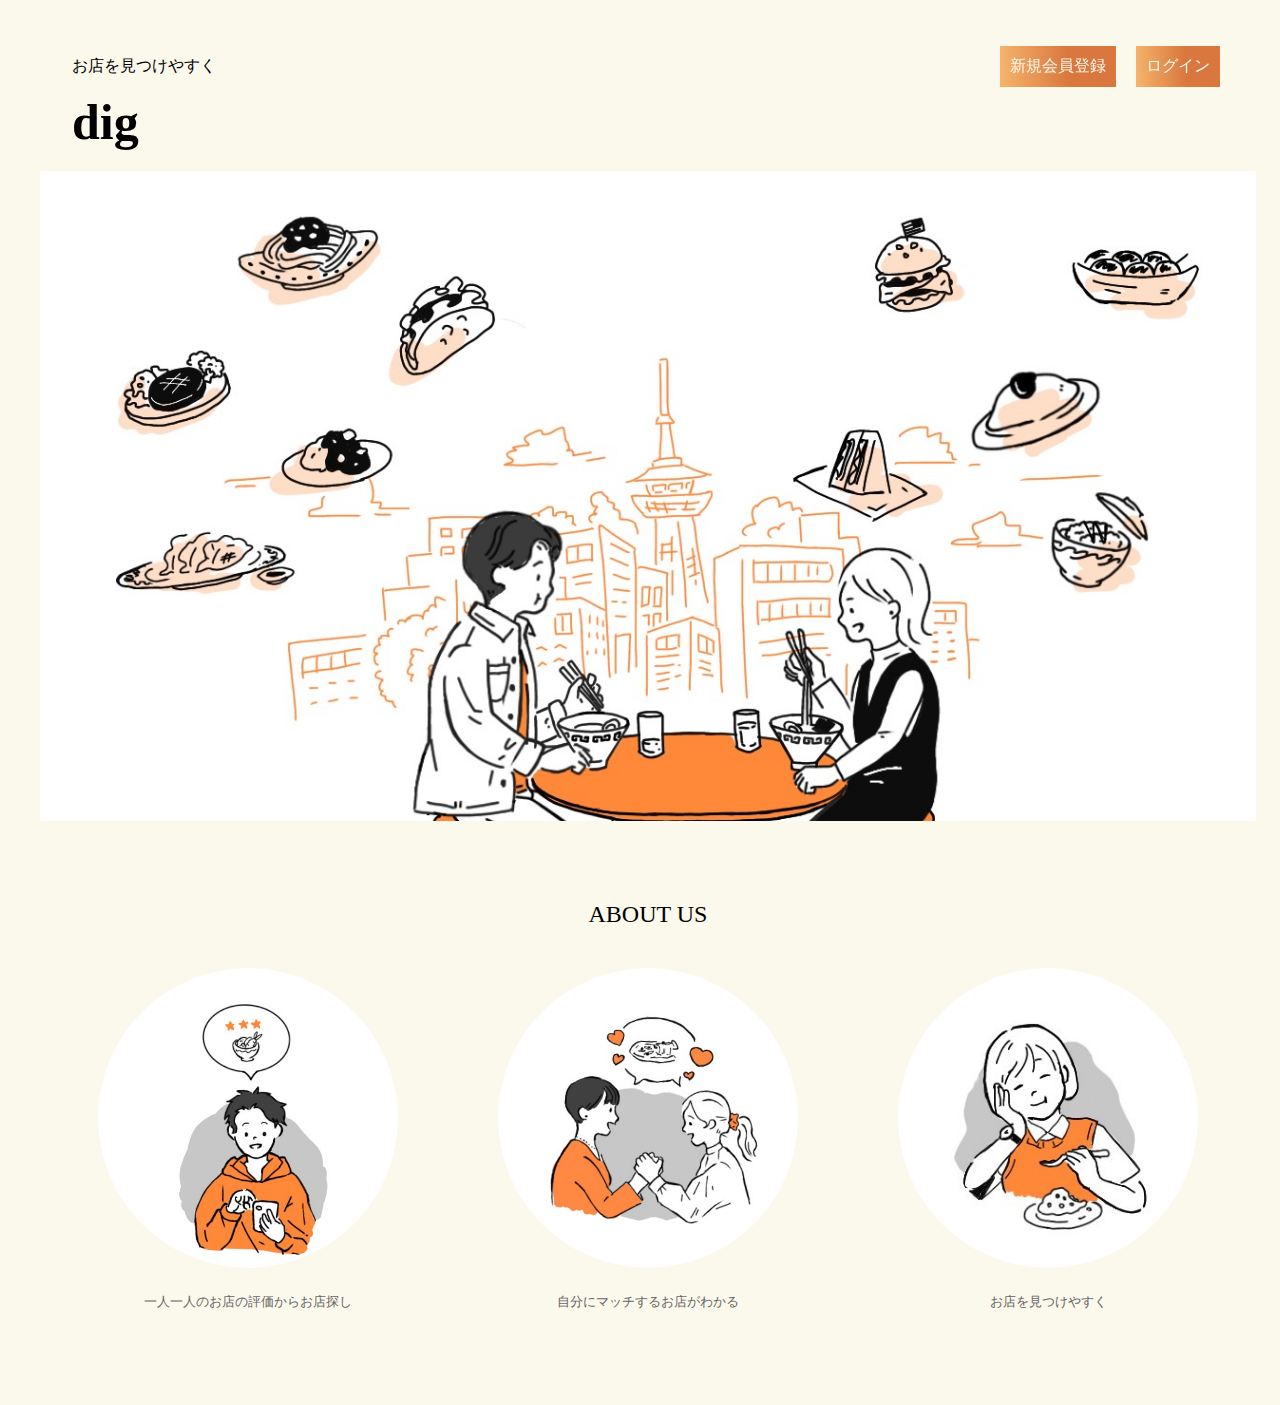
==== index.html @ 949ebe20 "first commit" ====
<!DOCTYPE html>
<html lang="ja">

<head>
    <meta charset="UTF-8">
    <meta http-equiv="X-UA-Compatible" content="IE=edge">
    <meta name="viewport" content="width=device-width, initial-scale=1">
    <title>eat</title>
    <link rel="stylesheet" type="text/css" href="./css/before.css">
</head>

<body>
</body>
<header>

    <div class="header-box">
        <div class="header-main">
            <P>お店を見つけやすく</P>
        </div>

        <p class="title">dig</p>

    </div>
</header>
<div class="main_layout">
    <ul class="gnav">
        <li class="gnav_menu"><a href="login/login.html">新規会員登録</a></li>
        <li class="gnav_menu"><a href="login/signin.html">ログイン</a></li>
    </ul>
</div>
<div class="image1"></div>

<section class="wrapper">
    <div class="container">
        <div class="content">
            <h2 class="heading">ABOUT US</h2>
            <div class="list">
                <div class="list-item">
                    <img src="img/S__3448839.jpg" class="image">
                    <div class="text">一人一人のお店の評価からお店探し</div>
                </div>
                <div class="list-item">
                    <img src="img/S__3448841.jpg" class="image">
                    <div class="text">自分にマッチするお店がわかる</div>
                </div>
                <div class="list-item">
                    <img src="img/S__3448842.jpg" class="image">
                    <div class="text">お店を見つけやすく</div>
                </div>
            </div>
        </div>
    </div>
</section>
<script src="js/before.js"></script>

</html>
---- css/before.css ----
html,
body {

    font-family: tbnpgothic-std, serif;
    font-weight: 500;
    font-style: normal;
    width: 100%;
    background-color: #FBF8EC;

}

.image1 {
    background-image: url("../img/S__3473418.jpg");
    background-size: cover;
    background-position: center center;
    width: 95%;
    height: 650px;
    margin: 0 auto;
}

main {
    width: 100%;
    margin-top: 10px;
}

.serach-area {
    width: 100%;
    height: 100%;
    width: 98%;
    margin: 0 auto;
    padding-bottom: 10px;
    border: solid 0.5px;
    text-align: center;
}


.serach-area-box {
    display: flex;
    justify-content: space-around;
    padding-bottom: 40px;
}

li {
    display: inline;
    margin-left: 30px;
}

.header-main {
    display: flex;
    justify-content: space-between;
    margin-top: 40px;
}

.header-box {
    width: 90%;
    margin: 0 auto;
}

.title {
    font-size: 50px;
    margin: 0px;
    padding: 0px;
    padding-bottom: 20px;
    font-weight: bold;
}

.box {
    display: flex;
    margin: 0 auto;
    width: 95%;
}

/* container */
.wrapper {
    width: 100%;
}

.wrapper .container {
    max-width: 1000px;
    margin: 0px auto;
    padding: 80px 0px;
}

/* content */
.wrapper .content .heading {
    margin: 0px 0px 40px 0px;
    font-size: 24px;
    font-weight: normal;
    text-align: center;
}

@media (min-width: 992px) {
    .wrapper .content .list {
        display: flex;
        align-items: center;
        justify-content: center;
    }
}

.wrapper .content .list-item {
    margin: 50px 0px;
    padding: 0px 50px;
    text-align: center;
}

@media (min-width: 992px) {
    .wrapper .content .list-item {
        margin: 0px;
        width: calc(100% / 3);
    }
}

@media (min-width: 992px) {
    .wrapper .content .list-item .image {
        display: block;
        width: 100%;
        max-width: 300px;
        margin: 0px auto 20px auto;
        border-radius: 50%;

    }
}

.wrapper .content .list-item .image {
    display: block;
    width: 300px;
    height: 300px;
    max-width: 300px;
    margin: 0px auto 20px auto;
    border-radius: 50%;

}

.wrapper .content .list-item .text {
    line-height: 1.8rem;
    font-size: 0.8rem;
    color: #666666;
}

.image {
    object-fit: cover;
}

.gnav_menu:hover {
    opacity: 0.7;
}

.gnav {
    display: flex;
    justify-content: flex-end;
    position: fixed;
    z-index: 99999;
    right: 50px;
    top: 20px;
}

.gnav_menu {
    color: white;
    margin: 10px;
    padding: 10px;
    list-style: none;
    background: linear-gradient(86.13deg, #f7b870 -3.42%, #d9773e 59.59%);
    /* バナーの背景色 */
}

.gnav_menu a {
    color: #FBF8EC;
    text-decoration: none;
}
@media screen and (max-width: 480px) {

    /* 480px以下に適用されるCSS（スマホ用） */
    html,
    body {

        font-family: tbnpgothic-std, serif;
        font-weight: 500;
        font-style: normal;
        width: 100%;

    }

    .image1 {
        background-image: url("../img/S__3473418.jpg");
        background-size: cover;
        background-position: center center;
        width: 98%;
        height: 250px;
        margin: 0 auto;
        text-align: center;
    }

    .title {
        font-size: 30px;
        margin: 0px;
        padding: 0px;
        padding-bottom: 20px;
        font-weight: bold;
    }
}
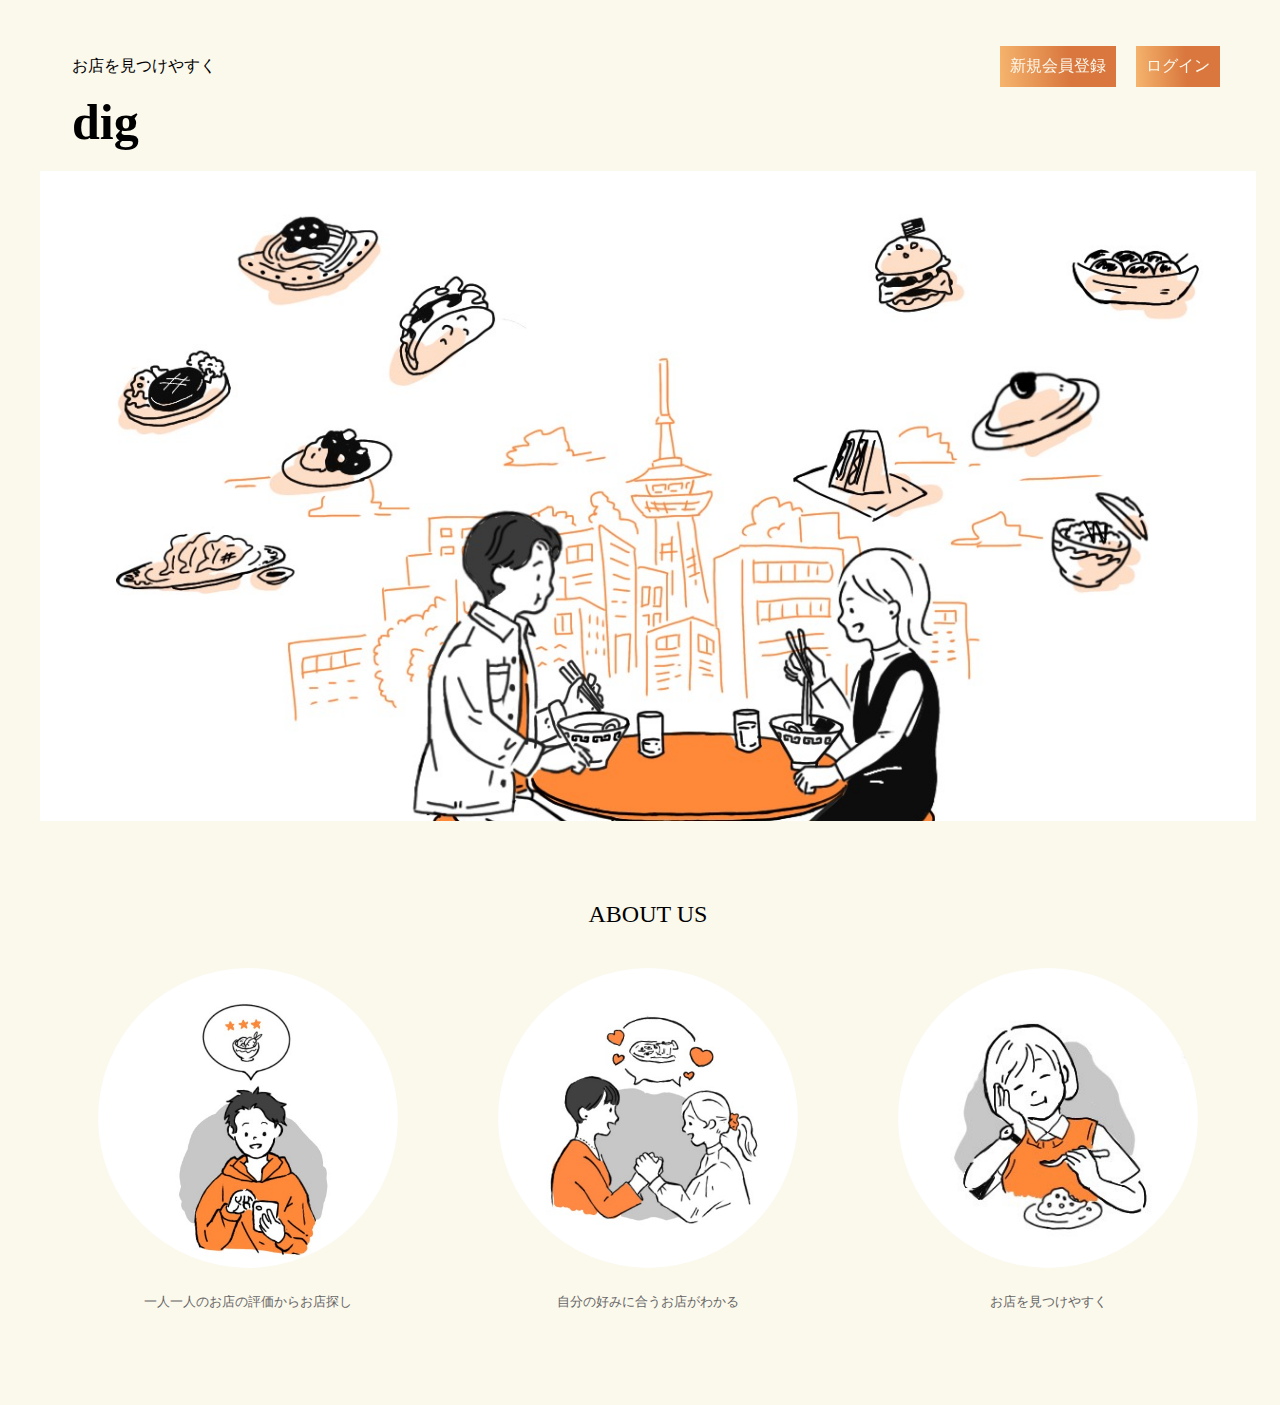
==== commit 7883a450: "commit8" ====
--- a/index.html
+++ b/index.html
@@ -7,6 +7,7 @@
     <meta name="viewport" content="width=device-width, initial-scale=1">
     <title>eat</title>
     <link rel="stylesheet" type="text/css" href="./css/before.css">
+    <link rel="stylesheet" type="text/css" href="./css/responsive.css">
 </head>
 
 <body>
@@ -41,7 +42,7 @@
                 </div>
                 <div class="list-item">
                     <img src="img/S__3448841.jpg" class="image">
-                    <div class="text">自分にマッチするお店がわかる</div>
+                    <div class="text">自分の好みに合うお店がわかる</div>
                 </div>
                 <div class="list-item">
                     <img src="img/S__3448842.jpg" class="image">
--- a/css/responsive.css
+++ b/css/responsive.css
@@ -0,0 +1,54 @@
+  
+@media screen and (max-width: 480px) {
+
+    /* 480px以下に適用されるCSS（スマホ用） */
+    html,
+    body {
+
+        font-family: tbnpgothic-std, serif;
+        font-weight: 500;
+        font-style: normal;
+        width: 100%;
+
+    }
+
+    .image1 {
+        background-image: url("../img/S__3473418.jpg");
+        background-size: cover;
+        background-position: center center;
+        width: 98%;
+        height: 250px;
+        margin: 0 auto;
+        text-align: center;
+    }
+
+    .title {
+        font-size: 30px;
+        margin: 0px;
+        padding: 0px;
+        padding-bottom: 20px;
+        font-weight: bold;
+    }
+
+    
+.gnav {
+    display: flex;
+    flex-direction: column;
+    justify-content: flex-end;
+    position: fixed;
+    z-index: 99999;
+    right: 50px;
+    top: 20px;
+
+}
+
+.gnav_menu {
+    color: white;
+    margin: 5px;
+    padding: 5px;
+    list-style: none;
+    background: linear-gradient(86.13deg, #f7b870 -3.42%, #d9773e 59.59%);
+    /* バナーの背景色 */
+}
+
+}